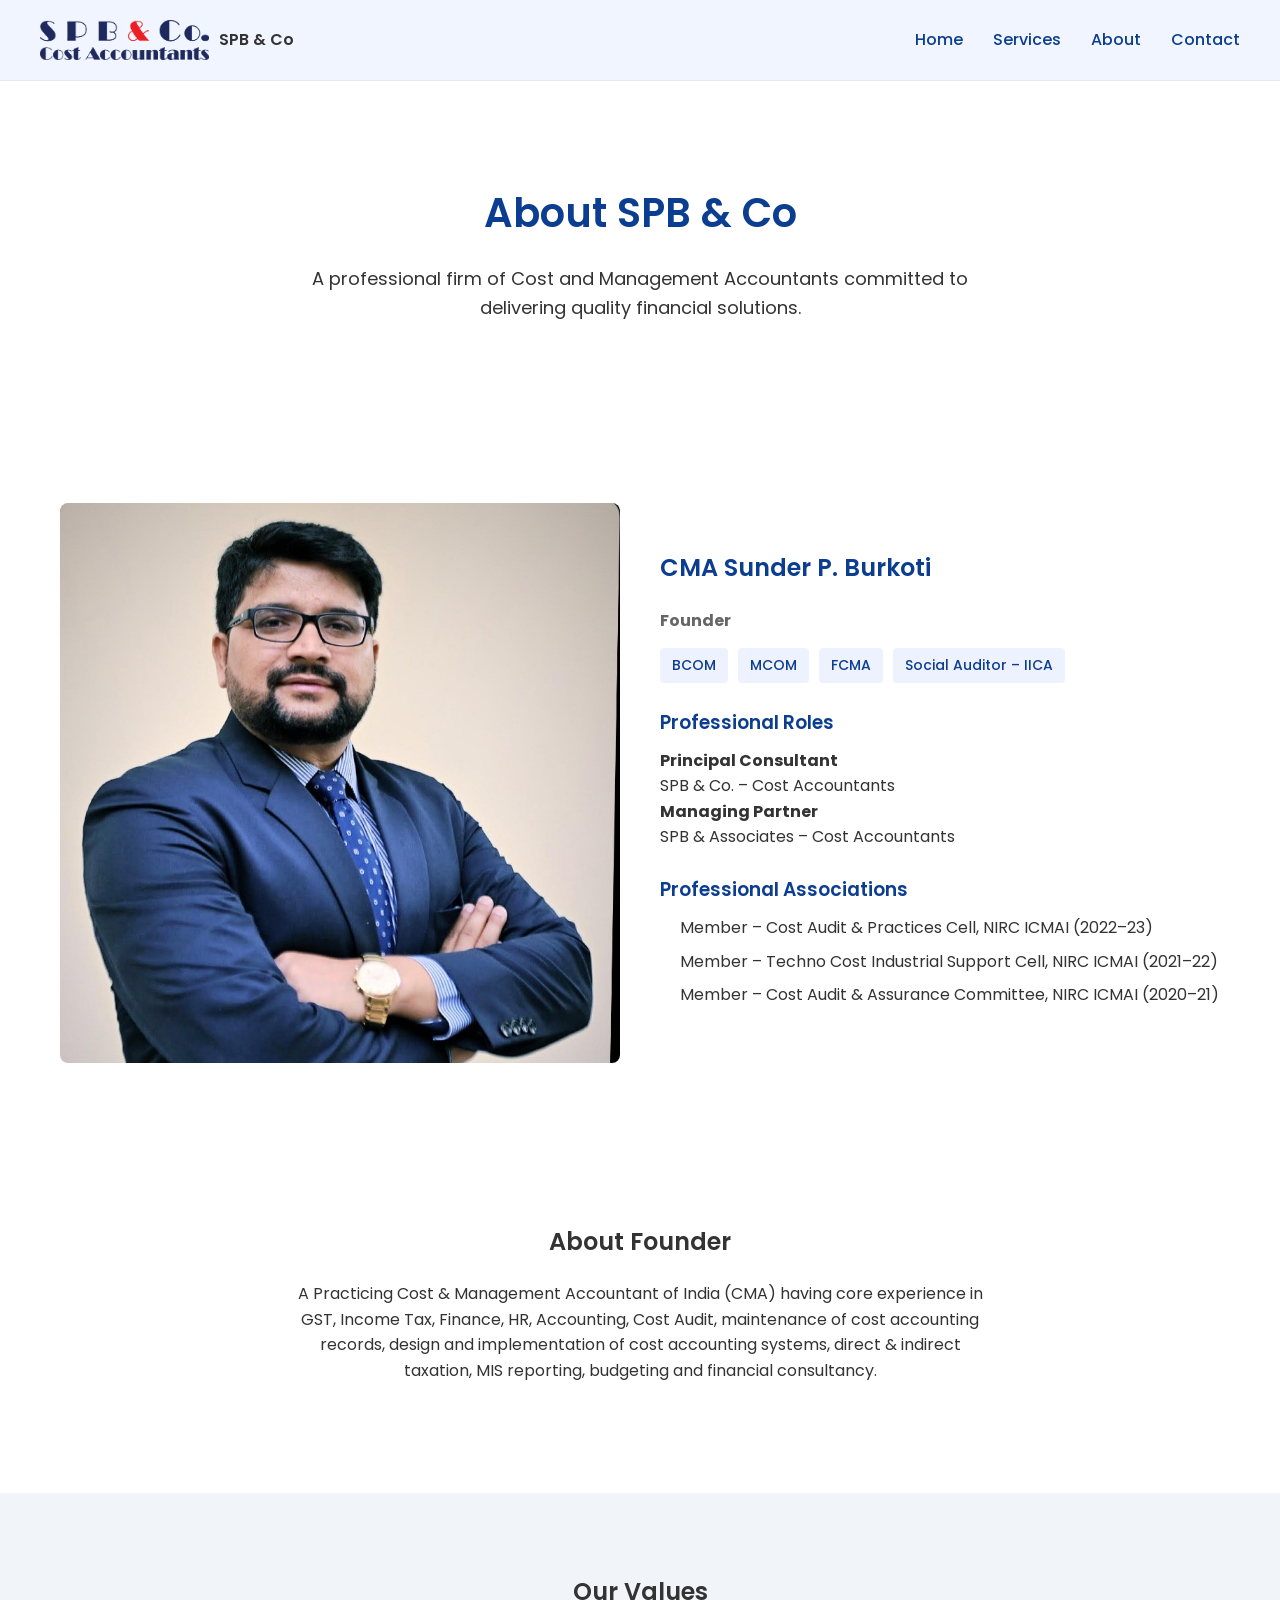
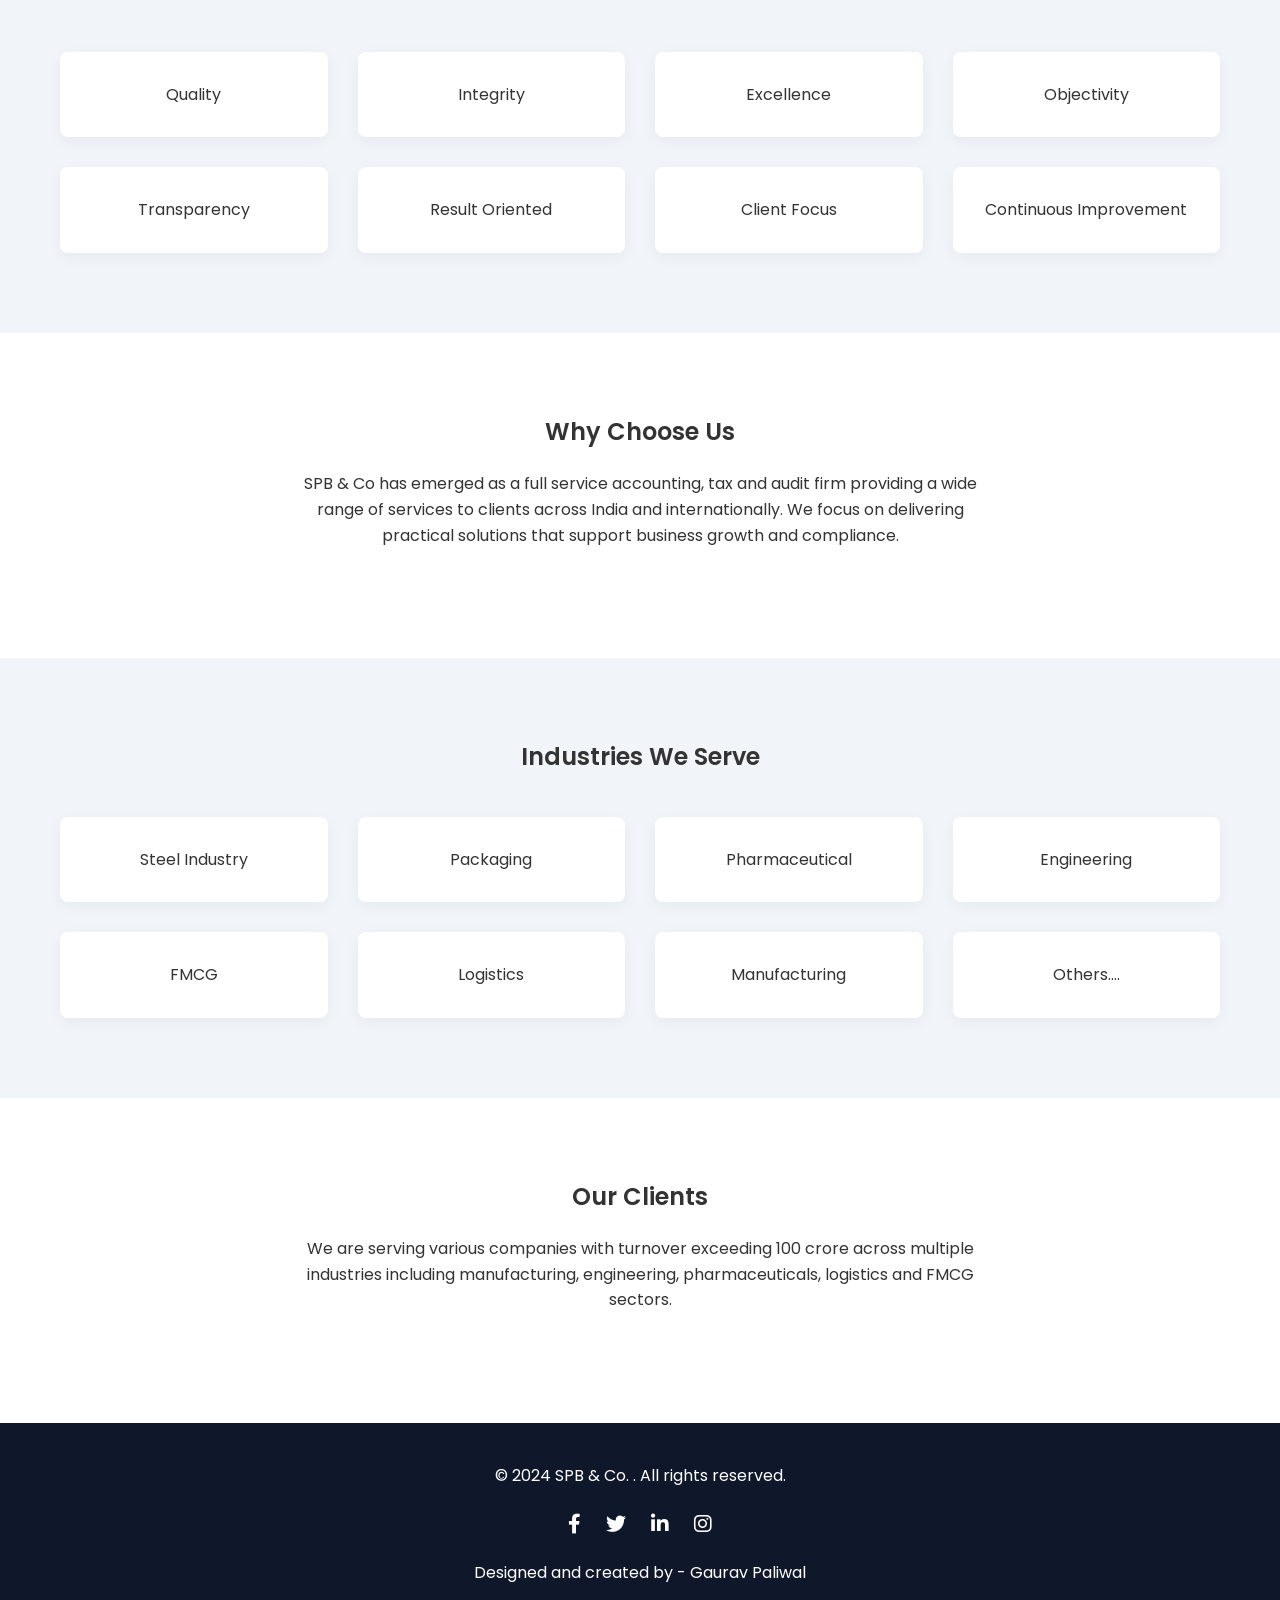
==== about.html @ 6d152924 "Add files via upload" ====
<!DOCTYPE html>
<html lang="en">

<head>

<meta charset="UTF-8">
<meta name="viewport" content="width=device-width, initial-scale=1.0">

<title>About Us - SPB & Co</title>

<link rel="stylesheet" href="styles.css">

<link href="https://fonts.googleapis.com/css2?family=Poppins:wght@300;400;500;600;700&display=swap" rel="stylesheet">

<link rel="stylesheet" href="https://cdnjs.cloudflare.com/ajax/libs/font-awesome/6.0.0-beta3/css/all.min.css">

</head>

<body>

<!-- =========================
HEADER
========================= -->

<div id="header"></div>

<!-- =========================
ABOUT HERO
========================= -->

<section class="services-hero reveal">

<div class="container">

<h1>About SPB & Co</h1>

<p>
A professional firm of Cost and Management Accountants committed to delivering quality financial solutions.
</p>

</div>

</section>


<!-- =========================
FOUNDER SECTION
========================= -->

<section class="founder reveal">

<div class="container founder-grid">

<!-- FOUNDER PHOTO -->

<div class="founder-img">
<img src="img/pp.jpg" alt="Founder">
</div>


<!-- FOUNDER DETAILS -->

<div class="founder-info">

<h2>CMA Sunder P. Burkoti</h2>

<h4>Founder</h4>


<!-- QUALIFICATIONS -->

<div class="founder-qualifications">

<span>BCOM</span>
<span>MCOM</span>
<span>FCMA</span>
<span>Social Auditor – IICA</span>

</div>


<!-- PROFESSIONAL ROLES -->

<div class="founder-roles">

<h3>Professional Roles</h3>

<p>
<strong>Principal Consultant</strong><br>
SPB & Co. – Cost Accountants
</p>

<p>
<strong>Managing Partner</strong><br>
SPB & Associates – Cost Accountants
</p>

</div>


<!-- PROFESSIONAL MEMBERSHIPS -->

<div class="founder-memberships">

<h3>Professional Associations</h3>

<ul>

<li>Member – Cost Audit & Practices Cell, NIRC ICMAI (2022–23)</li>

<li>Member – Techno Cost Industrial Support Cell, NIRC ICMAI (2021–22)</li>

<li>Member – Cost Audit & Assurance Committee, NIRC ICMAI (2020–21)</li>

</ul>

</div>

</div>

</div>

</section>


<!-- =========================
ABOUT FOUNDER DETAILS
========================= -->

<section class="about-preview reveal">

<div class="container">

<h2>About Founder</h2>

<p>
A Practicing Cost & Management Accountant of India (CMA) having core experience in GST, Income Tax, Finance, HR, Accounting, Cost Audit, maintenance of cost accounting records, design and implementation of cost accounting systems, direct & indirect taxation, MIS reporting, budgeting and financial consultancy.
</p>

</div>

</section>



<!-- =========================
OUR VALUES
========================= -->

<section class="services reveal">

<div class="container">

<h2>Our Values</h2>

<div class="services-grid">

<div class="service-card">Quality</div>
<div class="service-card">Integrity</div>
<div class="service-card">Excellence</div>
<div class="service-card">Objectivity</div>
<div class="service-card">Transparency</div>
<div class="service-card">Result Oriented</div>
<div class="service-card">Client Focus</div>
<div class="service-card">Continuous Improvement</div>

</div>

</div>

</section>



<!-- =========================
WHY CHOOSE US
========================= -->

<section class="about-preview reveal">

<div class="container">

<h2>Why Choose Us</h2>

<p>
SPB & Co has emerged as a full service accounting, tax and audit firm providing a wide range of services to clients across India and internationally. We focus on delivering practical solutions that support business growth and compliance.
</p>

</div>

</section>



<!-- =========================
CLIENT INDUSTRIES
========================= -->

<section class="services reveal">

<div class="container">

<h2>Industries We Serve</h2>

<div class="services-grid">

<div class="service-card">Steel Industry</div>
<div class="service-card">Packaging</div>
<div class="service-card">Pharmaceutical</div>
<div class="service-card">Engineering</div>
<div class="service-card">FMCG</div>
<div class="service-card">Logistics</div>
<div class="service-card">Manufacturing</div>
<div class="service-card">Others....</div>

</div>

</div>

</section>



<!-- =========================
CLIENT SECTION
========================= -->

<section class="about-preview reveal">

<div class="container">

<h2>Our Clients</h2>

<p>
We are serving various companies with turnover exceeding 100 crore across multiple industries including manufacturing, engineering, pharmaceuticals, logistics and FMCG sectors.
</p>

</div>

</section>



<!-- =========================
FOOTER
========================= -->

<div id="footer"></div>

<script src="script.js"></script>

</body>
</html>
---- styles.css ----
/* ======================================================
RESET & BASE
Basic cleanup so browsers behave consistently
====================================================== */

*{
  margin:0;
  padding:0;
  box-sizing:border-box;
}

body{
  font-family:'Poppins', sans-serif;
  background:#f8fafc;
  color:#333;
  line-height:1.6;
}

img{
  max-width:100%;
  display:block;
}

a{
  text-decoration:none;
  color:inherit;
}

ul{
  list-style:none;
}

/* ======================================================
COLOR VARIABLES
Change brand colors here
====================================================== */

:root{
  --primary:#0b3d91;
  --secondary:#1e6fff;
  --dark:#0f172a;
  --light:#f8fafc;
  --white:#ffffff;
}

/* ======================================================
GLOBAL LAYOUT
Controls page width and section spacing
====================================================== */

.container{
  max-width:1200px;
  margin:auto;
  padding:0 20px;
}

section{
  padding:80px 0;
}

h1,h2,h3{
  margin-bottom:20px;
  font-weight:600;
}

/* ======================================================
HEADER / NAVBAR
====================================================== */

header{
  background:#f1f5ff;
  color:#333;
  position:sticky;
  top:0;
  z-index:1000;
  border-bottom:1px solid #e5e7eb;
  transition:0.3s;
}

/* shadow when scrolling */

header.scrolled{
  box-shadow:0 4px 12px rgba(0,0,0,0.08);
}

/* shadow appears when scrolling */
header.scrolled{
  box-shadow:0 4px 12px rgba(0,0,0,0.25);
}

.nav-container{
  display:flex;
  justify-content:space-between;
  align-items:center;
  padding:20px 0;
}

.logo{
  display:flex;
  align-items:center;
  gap:10px;
  font-weight:600;
}

.logo img{
  height:40px;
}

.nav-links{
  display:flex;
  gap:30px;
}

/* ======================================================
NAVBAR LINK STYLE
Adds hover underline animation
====================================================== */

.nav-links a{
  color:var(--primary);
  font-weight:500;
  position:relative;
  padding-bottom:5px;
}

/* underline element */

.nav-links a::after{
  content:"";
  position:absolute;
  left:0;
  bottom:0;
  width:0%;
  height:2px;
  background:var(--primary);
  transition:width 0.3s ease;
}

/* animation on hover */

.nav-links a:hover::after{
  width:100%;
}

.nav-links a:hover{
  color:var(--secondary);
}

.nav-links a:hover{
  color:var(--secondary);
}

/* ======================================================
MOBILE NAVBAR
====================================================== */

.menu-toggle{
  display:none;
  font-size:24px;
  cursor:pointer;
}

/* ======================================================
HERO SECTION
====================================================== */

#hero{
  background:white;
  text-align:center;
  padding:100px 0;
}

.hero-content{
  max-width:750px;
  margin:auto;
}

.hero-content h1{
  font-size:42px;
  color:var(--primary);
}

.hero-content p{
  font-size:18px;
  margin-bottom:30px;
}

/* ======================================================
BUTTONS
====================================================== */

.btn{
  display:inline-block;
  padding:12px 28px;
  border-radius:5px;
  font-weight:500;
  margin:10px;
  transition:0.3s;
}

.btn-primary{
  background:var(--primary);
  color:white;
}

.btn-primary:hover{
  background:var(--secondary);
}

.btn-outline{
  border:2px solid var(--primary);
  color:var(--primary);
}

.btn-outline:hover{
  background:var(--primary);
  color:white;
}

/* ======================================================
SERVICES SECTION
Icon service cards
====================================================== */

.services{
  background:#f1f5f9;
  text-align:center;
}

.services-grid{
  margin-top:40px;
  display:grid;
  grid-template-columns:repeat(auto-fit,minmax(250px,1fr));
  gap:30px;
}

.service-card{
  background:white;
  padding:30px 20px;
  border-radius:8px;
  box-shadow:0 4px 15px rgba(0,0,0,0.05);
  transition:0.3s;
}

.service-card:hover{
  transform:translateY(-6px);
}

.service-card i{
  font-size:40px;
  color:var(--primary);
  margin-bottom:15px;
}

/* ======================================================
ABOUT PREVIEW
====================================================== */

.about-preview{
  text-align:center;
  background:white;
}

.about-preview p{
  max-width:700px;
  margin:auto;
  margin-bottom:30px;
}

/* ======================================================
TESTIMONIALS
====================================================== */

.testimonials{
  background:#f1f5f9;
  text-align:center;
}

.testimonial-cards{
  margin-top:40px;
  display:grid;
  grid-template-columns:repeat(auto-fit,minmax(250px,1fr));
  gap:30px;
}

.testimonial-card{
  background:white;
  padding:25px;
  border-radius:8px;
  box-shadow:0 4px 15px rgba(0,0,0,0.05);
}

.testimonial-card h4{
  margin-top:10px;
  color:var(--primary);
}

/* ======================================================
CALL TO ACTION
====================================================== */

.cta{
  background:var(--primary);
  color:white;
  text-align:center;
}

.cta p{
  margin-bottom:20px;
}

/* ======================================================
FOOTER
====================================================== */

footer{
  background:var(--dark);
  color:white;
  text-align:center;
  padding:40px 20px;
}

.social-links{
  margin:20px 0;
}

.social-links a{
  font-size:20px;
  margin:0 10px;
  color:white;
  transition:0.3s;
}

.social-links a:hover{
  color:var(--secondary);
}


/* ======================================================
RESPONSIVE DESIGN
====================================================== */

@media (max-width:768px){

.menu-toggle{
  display:block;
}

.nav-links{
  position:absolute;
  top:70px;
  left:0;
  width:100%;
  background:var(--dark);
  flex-direction:column;
  align-items:center;
  max-height:0;
  overflow:hidden;
  transition:max-height 0.4s ease;
}

.nav-links li{
  margin:15px 0;
}

.nav-links.active{
  max-height:300px;
}

.hero-content h1{
  font-size:32px;
}

}


/* ======================================================
BACK TO TOP BUTTON
====================================================== */

#backToTop{
position:fixed;
bottom:30px;
right:30px;
background:var(--primary);
color:white;
border:none;
width:45px;
height:45px;
border-radius:50%;
font-size:20px;
cursor:pointer;
display:none;
box-shadow:0 4px 10px rgba(0,0,0,0.3);
transition:0.3s;
}

#backToTop:hover{
background:var(--secondary);
}

/* ======================================================
SERVICES PAGE HERO
====================================================== */

.services-hero{
background:white;
text-align:center;
padding:100px 0;
}

.services-hero h1{
font-size:40px;
color:var(--primary);
margin-bottom:20px;
}

.services-hero p{
max-width:700px;
margin:auto;
font-size:18px;
}

/* ======================================================
FOUNDER SECTION
====================================================== */

.founder{
background:white;
}

.founder-grid{
display:grid;
grid-template-columns:1fr 1fr;
gap:40px;
align-items:center;
}

.founder-img img{
border-radius:8px;
}

.founder-info h2{
color:var(--primary);
}

.founder-info h4{
margin-bottom:10px;
color:#666;
}

@media(max-width:768px){

.founder-grid{
grid-template-columns:1fr;
text-align:center;
}

}

/* ======================================================
CONTACT PAGE
====================================================== */

.contact-section{
background:white;
}

.contact-grid{
display:grid;
grid-template-columns:1fr 1fr;
gap:40px;
}

.contact-form input,
.contact-form textarea{
width:100%;
padding:12px;
margin-bottom:15px;
border:1px solid #ddd;
border-radius:5px;
font-family:'Poppins',sans-serif;
}

.contact-form textarea{
height:120px;
}

.contact-info .info-item{
display:flex;
align-items:center;
gap:10px;
margin:15px 0;
}

.contact-info i{
color:var(--primary);
font-size:20px;
}

.map-section{
background:#f1f5f9;
}

.map-grid{
display:grid;
grid-template-columns:1fr 1fr;
gap:20px;
}

.map-grid iframe{
width:100%;
height:300px;
border:0;
border-radius:6px;
}

@media(max-width:768px){

.contact-grid{
grid-template-columns:1fr;
}

.map-grid{
grid-template-columns:1fr;
}

}

/* ======================================================
FOUNDER QUALIFICATIONS
====================================================== */

.founder-qualifications{
display:flex;
flex-wrap:wrap;
gap:10px;
margin:15px 0 25px 0;
}

.founder-qualifications span{
background:#eef2ff;
color:var(--primary);
padding:6px 12px;
border-radius:4px;
font-size:14px;
font-weight:500;
}


/* ======================================================
FOUNDER ROLES
====================================================== */

.founder-roles{
margin-top:20px;
}

.founder-roles h3{
margin-bottom:10px;
color:var(--primary);
}


/* ======================================================
FOUNDER MEMBERSHIPS
====================================================== */

.founder-memberships{
margin-top:25px;
}

.founder-memberships h3{
margin-bottom:10px;
color:var(--primary);
}

.founder-memberships ul{
padding-left:20px;
}

.founder-memberships li{
margin-bottom:8px;
}
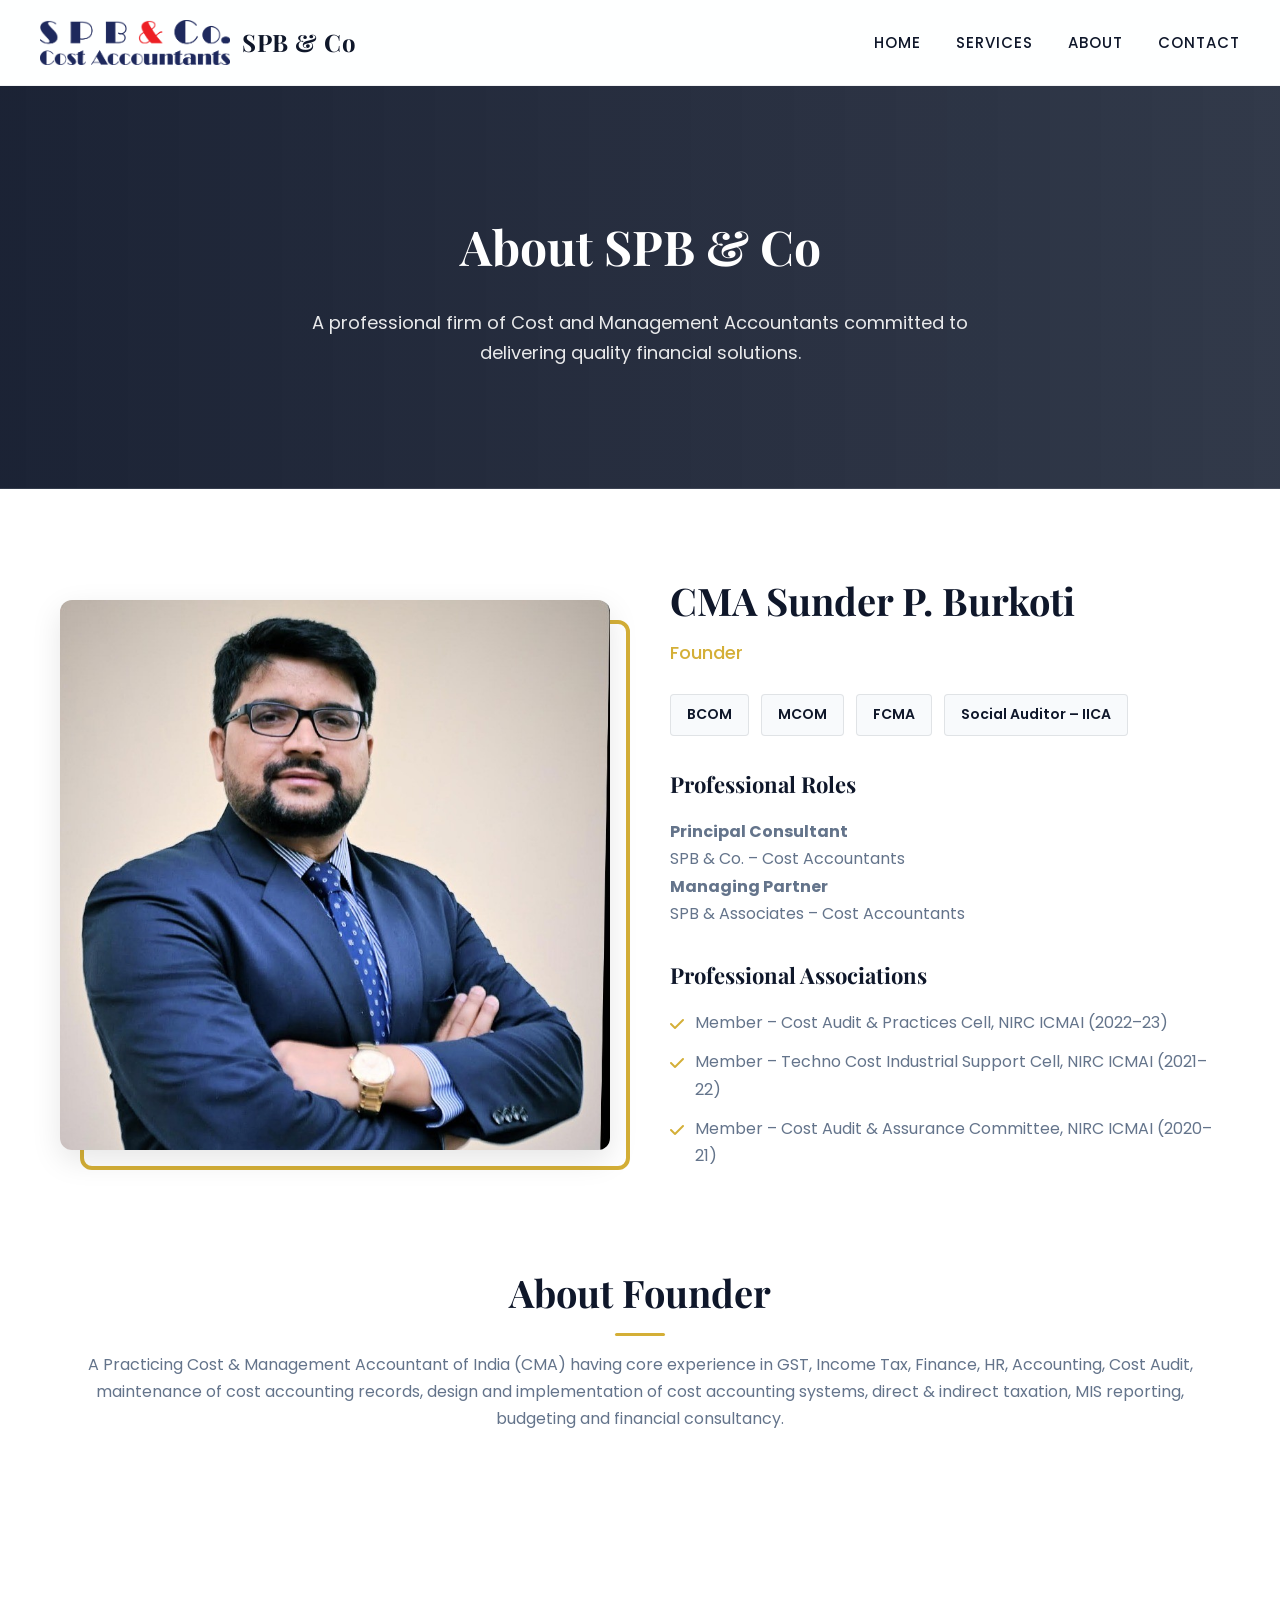
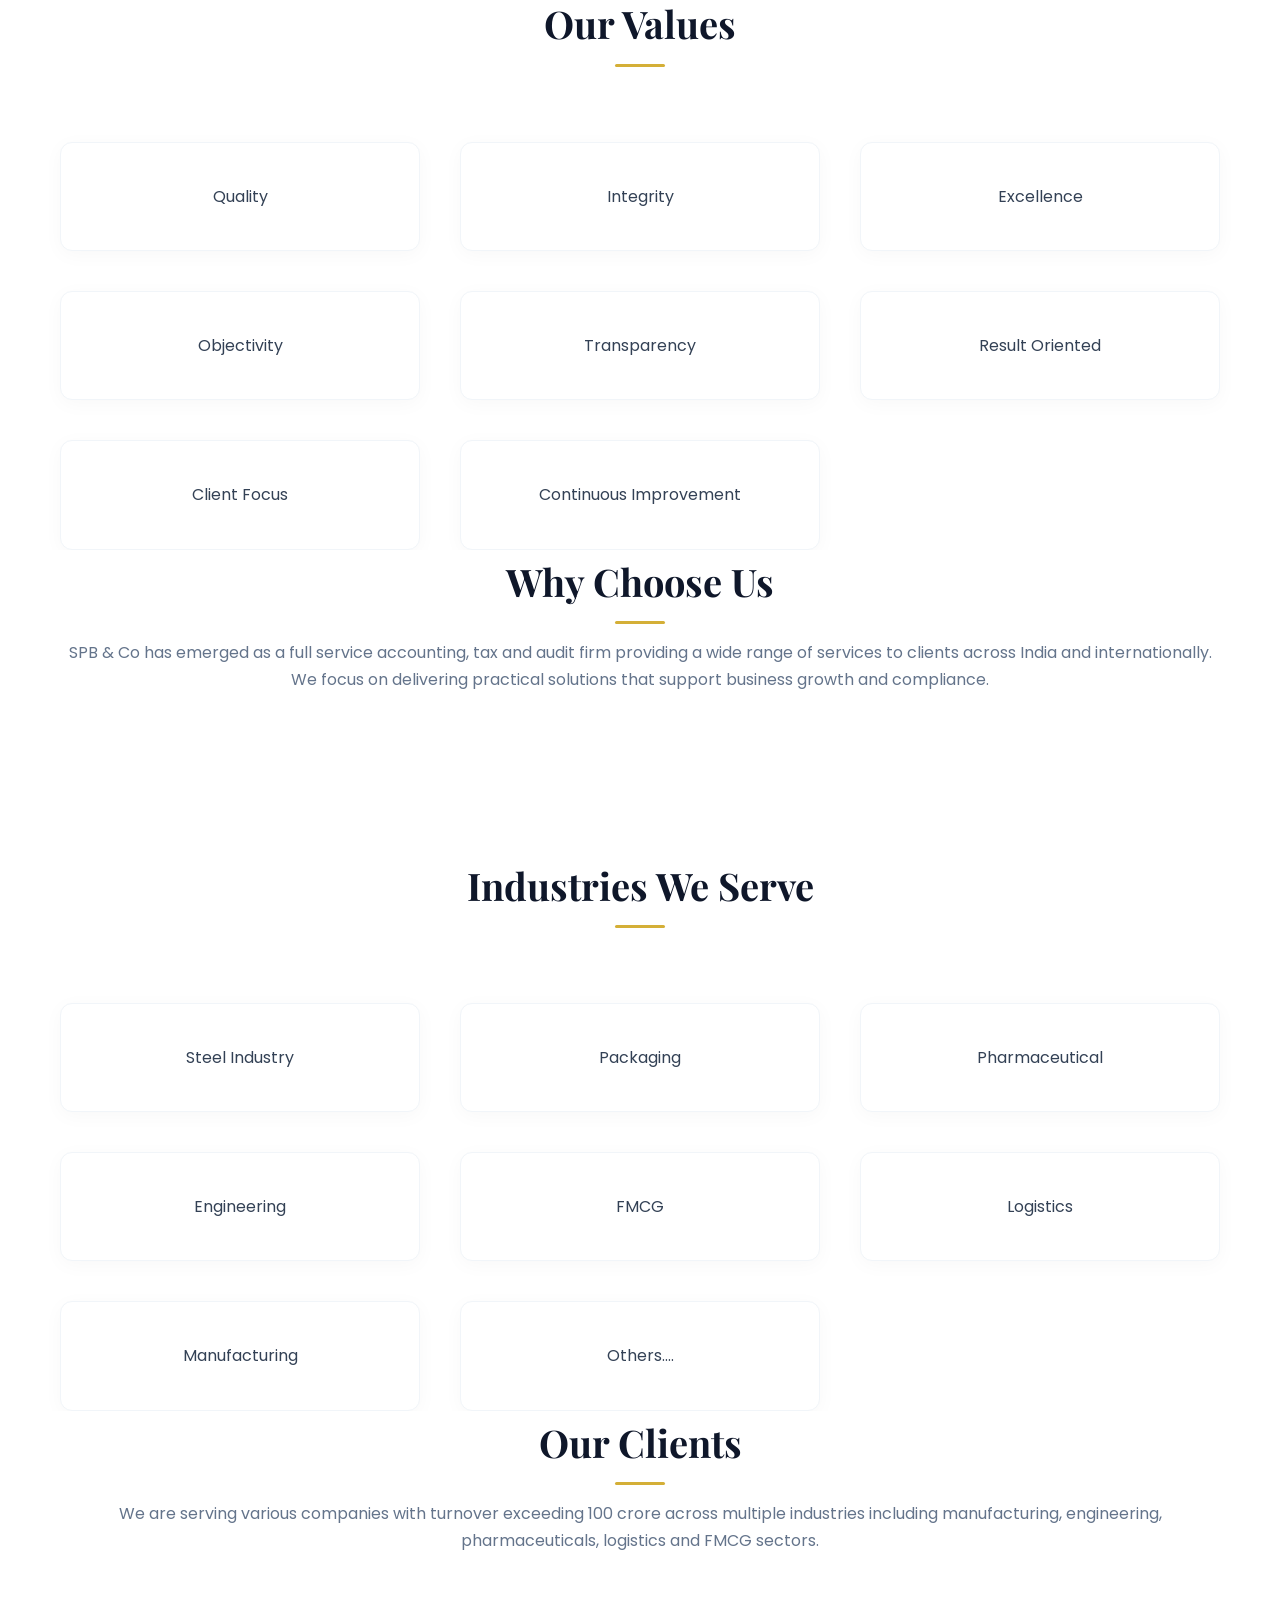
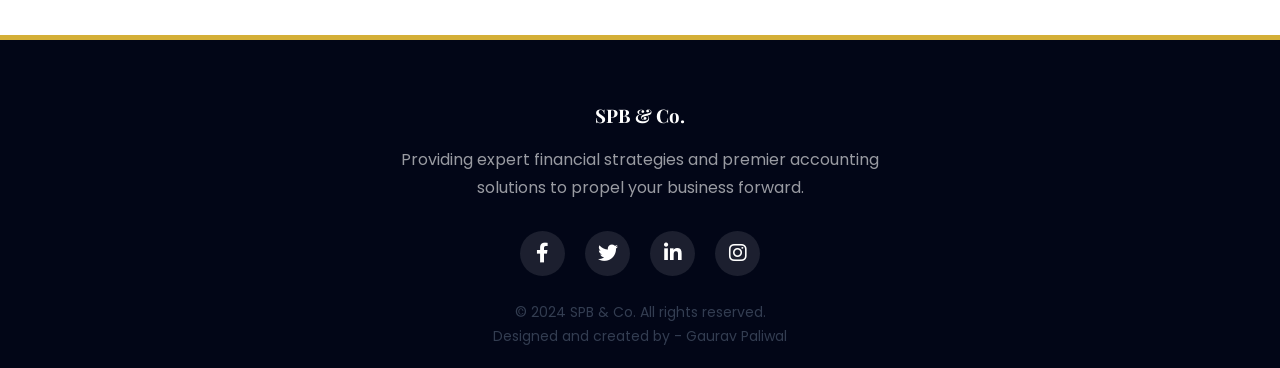
==== commit 3975e60f: "animation changes" ====
--- a/about.html
+++ b/about.html
@@ -1,253 +1,253 @@
-<!DOCTYPE html>
-<html lang="en">
-
-<head>
-
-<meta charset="UTF-8">
-<meta name="viewport" content="width=device-width, initial-scale=1.0">
-
-<title>About Us - SPB & Co</title>
-
-<link rel="stylesheet" href="styles.css">
-
-<link href="https://fonts.googleapis.com/css2?family=Poppins:wght@300;400;500;600;700&display=swap" rel="stylesheet">
-
-<link rel="stylesheet" href="https://cdnjs.cloudflare.com/ajax/libs/font-awesome/6.0.0-beta3/css/all.min.css">
-
-</head>
-
-<body>
-
-<!-- =========================
-HEADER
-========================= -->
-
-<div id="header"></div>
-
-<!-- =========================
-ABOUT HERO
-========================= -->
-
-<section class="services-hero reveal">
-
-<div class="container">
-
-<h1>About SPB & Co</h1>
-
-<p>
-A professional firm of Cost and Management Accountants committed to delivering quality financial solutions.
-</p>
-
-</div>
-
-</section>
-
-
-<!-- =========================
-FOUNDER SECTION
-========================= -->
-
-<section class="founder reveal">
-
-<div class="container founder-grid">
-
-<!-- FOUNDER PHOTO -->
-
-<div class="founder-img">
-<img src="img/pp.jpg" alt="Founder">
-</div>
-
-
-<!-- FOUNDER DETAILS -->
-
-<div class="founder-info">
-
-<h2>CMA Sunder P. Burkoti</h2>
-
-<h4>Founder</h4>
-
-
-<!-- QUALIFICATIONS -->
-
-<div class="founder-qualifications">
-
-<span>BCOM</span>
-<span>MCOM</span>
-<span>FCMA</span>
-<span>Social Auditor – IICA</span>
-
-</div>
-
-
-<!-- PROFESSIONAL ROLES -->
-
-<div class="founder-roles">
-
-<h3>Professional Roles</h3>
-
-<p>
-<strong>Principal Consultant</strong><br>
-SPB & Co. – Cost Accountants
-</p>
-
-<p>
-<strong>Managing Partner</strong><br>
-SPB & Associates – Cost Accountants
-</p>
-
-</div>
-
-
-<!-- PROFESSIONAL MEMBERSHIPS -->
-
-<div class="founder-memberships">
-
-<h3>Professional Associations</h3>
-
-<ul>
-
-<li>Member – Cost Audit & Practices Cell, NIRC ICMAI (2022–23)</li>
-
-<li>Member – Techno Cost Industrial Support Cell, NIRC ICMAI (2021–22)</li>
-
-<li>Member – Cost Audit & Assurance Committee, NIRC ICMAI (2020–21)</li>
-
-</ul>
-
-</div>
-
-</div>
-
-</div>
-
-</section>
-
-
-<!-- =========================
-ABOUT FOUNDER DETAILS
-========================= -->
-
-<section class="about-preview reveal">
-
-<div class="container">
-
-<h2>About Founder</h2>
-
-<p>
-A Practicing Cost & Management Accountant of India (CMA) having core experience in GST, Income Tax, Finance, HR, Accounting, Cost Audit, maintenance of cost accounting records, design and implementation of cost accounting systems, direct & indirect taxation, MIS reporting, budgeting and financial consultancy.
-</p>
-
-</div>
-
-</section>
-
-
-
-<!-- =========================
-OUR VALUES
-========================= -->
-
-<section class="services reveal">
-
-<div class="container">
-
-<h2>Our Values</h2>
-
-<div class="services-grid">
-
-<div class="service-card">Quality</div>
-<div class="service-card">Integrity</div>
-<div class="service-card">Excellence</div>
-<div class="service-card">Objectivity</div>
-<div class="service-card">Transparency</div>
-<div class="service-card">Result Oriented</div>
-<div class="service-card">Client Focus</div>
-<div class="service-card">Continuous Improvement</div>
-
-</div>
-
-</div>
-
-</section>
-
-
-
-<!-- =========================
-WHY CHOOSE US
-========================= -->
-
-<section class="about-preview reveal">
-
-<div class="container">
-
-<h2>Why Choose Us</h2>
-
-<p>
-SPB & Co has emerged as a full service accounting, tax and audit firm providing a wide range of services to clients across India and internationally. We focus on delivering practical solutions that support business growth and compliance.
-</p>
-
-</div>
-
-</section>
-
-
-
-<!-- =========================
-CLIENT INDUSTRIES
-========================= -->
-
-<section class="services reveal">
-
-<div class="container">
-
-<h2>Industries We Serve</h2>
-
-<div class="services-grid">
-
-<div class="service-card">Steel Industry</div>
-<div class="service-card">Packaging</div>
-<div class="service-card">Pharmaceutical</div>
-<div class="service-card">Engineering</div>
-<div class="service-card">FMCG</div>
-<div class="service-card">Logistics</div>
-<div class="service-card">Manufacturing</div>
-<div class="service-card">Others....</div>
-
-</div>
-
-</div>
-
-</section>
-
-
-
-<!-- =========================
-CLIENT SECTION
-========================= -->
-
-<section class="about-preview reveal">
-
-<div class="container">
-
-<h2>Our Clients</h2>
-
-<p>
-We are serving various companies with turnover exceeding 100 crore across multiple industries including manufacturing, engineering, pharmaceuticals, logistics and FMCG sectors.
-</p>
-
-</div>
-
-</section>
-
-
-
-<!-- =========================
-FOOTER
-========================= -->
-
-<div id="footer"></div>
-
-<script src="script.js"></script>
-
-</body>
+<!DOCTYPE html>
+<html lang="en">
+
+<head>
+
+<meta charset="UTF-8">
+<meta name="viewport" content="width=device-width, initial-scale=1.0">
+
+<title>About Us - SPB & Co</title>
+
+<link rel="stylesheet" href="styles.css">
+
+<link href="https://fonts.googleapis.com/css2?family=Poppins:wght@300;400;500;600;700&family=Playfair+Display:wght@500;700&display=swap" rel="stylesheet">
+
+<link rel="stylesheet" href="https://cdnjs.cloudflare.com/ajax/libs/font-awesome/6.0.0-beta3/css/all.min.css">
+
+</head>
+
+<body>
+
+<!-- =========================
+HEADER
+========================= -->
+
+<div id="header"></div>
+
+<!-- =========================
+ABOUT HERO
+========================= -->
+
+<section class="services-hero reveal">
+
+<div class="container">
+
+<h1>About SPB & Co</h1>
+
+<p>
+A professional firm of Cost and Management Accountants committed to delivering quality financial solutions.
+</p>
+
+</div>
+
+</section>
+
+
+<!-- =========================
+FOUNDER SECTION
+========================= -->
+
+<section class="founder reveal">
+
+<div class="container founder-grid">
+
+<!-- FOUNDER PHOTO -->
+
+<div class="founder-img">
+<img src="img/pp.jpg" alt="Founder">
+</div>
+
+
+<!-- FOUNDER DETAILS -->
+
+<div class="founder-info">
+
+<h2>CMA Sunder P. Burkoti</h2>
+
+<h4>Founder</h4>
+
+
+<!-- QUALIFICATIONS -->
+
+<div class="founder-qualifications">
+
+<span>BCOM</span>
+<span>MCOM</span>
+<span>FCMA</span>
+<span>Social Auditor – IICA</span>
+
+</div>
+
+
+<!-- PROFESSIONAL ROLES -->
+
+<div class="founder-roles">
+
+<h3>Professional Roles</h3>
+
+<p>
+<strong>Principal Consultant</strong><br>
+SPB & Co. – Cost Accountants
+</p>
+
+<p>
+<strong>Managing Partner</strong><br>
+SPB & Associates – Cost Accountants
+</p>
+
+</div>
+
+
+<!-- PROFESSIONAL MEMBERSHIPS -->
+
+<div class="founder-memberships">
+
+<h3>Professional Associations</h3>
+
+<ul>
+
+<li>Member – Cost Audit & Practices Cell, NIRC ICMAI (2022–23)</li>
+
+<li>Member – Techno Cost Industrial Support Cell, NIRC ICMAI (2021–22)</li>
+
+<li>Member – Cost Audit & Assurance Committee, NIRC ICMAI (2020–21)</li>
+
+</ul>
+
+</div>
+
+</div>
+
+</div>
+
+</section>
+
+
+<!-- =========================
+ABOUT FOUNDER DETAILS
+========================= -->
+
+<section class="about-preview reveal">
+
+<div class="container">
+
+<h2>About Founder</h2>
+
+<p>
+A Practicing Cost & Management Accountant of India (CMA) having core experience in GST, Income Tax, Finance, HR, Accounting, Cost Audit, maintenance of cost accounting records, design and implementation of cost accounting systems, direct & indirect taxation, MIS reporting, budgeting and financial consultancy.
+</p>
+
+</div>
+
+</section>
+
+
+
+<!-- =========================
+OUR VALUES
+========================= -->
+
+<section class="services reveal">
+
+<div class="container">
+
+<h2>Our Values</h2>
+
+<div class="services-grid">
+
+<div class="service-card">Quality</div>
+<div class="service-card">Integrity</div>
+<div class="service-card">Excellence</div>
+<div class="service-card">Objectivity</div>
+<div class="service-card">Transparency</div>
+<div class="service-card">Result Oriented</div>
+<div class="service-card">Client Focus</div>
+<div class="service-card">Continuous Improvement</div>
+
+</div>
+
+</div>
+
+</section>
+
+
+
+<!-- =========================
+WHY CHOOSE US
+========================= -->
+
+<section class="about-preview reveal">
+
+<div class="container">
+
+<h2>Why Choose Us</h2>
+
+<p>
+SPB & Co has emerged as a full service accounting, tax and audit firm providing a wide range of services to clients across India and internationally. We focus on delivering practical solutions that support business growth and compliance.
+</p>
+
+</div>
+
+</section>
+
+
+
+<!-- =========================
+CLIENT INDUSTRIES
+========================= -->
+
+<section class="services reveal">
+
+<div class="container">
+
+<h2>Industries We Serve</h2>
+
+<div class="services-grid">
+
+<div class="service-card">Steel Industry</div>
+<div class="service-card">Packaging</div>
+<div class="service-card">Pharmaceutical</div>
+<div class="service-card">Engineering</div>
+<div class="service-card">FMCG</div>
+<div class="service-card">Logistics</div>
+<div class="service-card">Manufacturing</div>
+<div class="service-card">Others....</div>
+
+</div>
+
+</div>
+
+</section>
+
+
+
+<!-- =========================
+CLIENT SECTION
+========================= -->
+
+<section class="about-preview reveal">
+
+<div class="container">
+
+<h2>Our Clients</h2>
+
+<p>
+We are serving various companies with turnover exceeding 100 crore across multiple industries including manufacturing, engineering, pharmaceuticals, logistics and FMCG sectors.
+</p>
+
+</div>
+
+</section>
+
+
+
+<!-- =========================
+FOOTER
+========================= -->
+
+<div id="footer"></div>
+
+<script src="script.js"></script>
+
+</body>
 </html>
--- a/styles.css
+++ b/styles.css
@@ -1,584 +1,859 @@
-/* ======================================================
-RESET & BASE
-Basic cleanup so browsers behave consistently
-====================================================== */
-
-*{
-  margin:0;
-  padding:0;
-  box-sizing:border-box;
-}
-
-body{
-  font-family:'Poppins', sans-serif;
-  background:#f8fafc;
-  color:#333;
-  line-height:1.6;
-}
-
-img{
-  max-width:100%;
-  display:block;
-}
-
-a{
-  text-decoration:none;
-  color:inherit;
-}
-
-ul{
-  list-style:none;
-}
-
-/* ======================================================
-COLOR VARIABLES
-Change brand colors here
-====================================================== */
-
-:root{
-  --primary:#0b3d91;
-  --secondary:#1e6fff;
-  --dark:#0f172a;
-  --light:#f8fafc;
-  --white:#ffffff;
-}
-
-/* ======================================================
-GLOBAL LAYOUT
-Controls page width and section spacing
-====================================================== */
-
-.container{
-  max-width:1200px;
-  margin:auto;
-  padding:0 20px;
-}
-
-section{
-  padding:80px 0;
-}
-
-h1,h2,h3{
-  margin-bottom:20px;
-  font-weight:600;
-}
-
-/* ======================================================
-HEADER / NAVBAR
-====================================================== */
-
-header{
-  background:#f1f5ff;
-  color:#333;
-  position:sticky;
-  top:0;
-  z-index:1000;
-  border-bottom:1px solid #e5e7eb;
-  transition:0.3s;
-}
-
-/* shadow when scrolling */
-
-header.scrolled{
-  box-shadow:0 4px 12px rgba(0,0,0,0.08);
-}
-
-/* shadow appears when scrolling */
-header.scrolled{
-  box-shadow:0 4px 12px rgba(0,0,0,0.25);
-}
-
-.nav-container{
-  display:flex;
-  justify-content:space-between;
-  align-items:center;
-  padding:20px 0;
-}
-
-.logo{
-  display:flex;
-  align-items:center;
-  gap:10px;
-  font-weight:600;
-}
-
-.logo img{
-  height:40px;
-}
-
-.nav-links{
-  display:flex;
-  gap:30px;
-}
-
-/* ======================================================
-NAVBAR LINK STYLE
-Adds hover underline animation
-====================================================== */
-
-.nav-links a{
-  color:var(--primary);
-  font-weight:500;
-  position:relative;
-  padding-bottom:5px;
-}
-
-/* underline element */
-
-.nav-links a::after{
-  content:"";
-  position:absolute;
-  left:0;
-  bottom:0;
-  width:0%;
-  height:2px;
-  background:var(--primary);
-  transition:width 0.3s ease;
-}
-
-/* animation on hover */
-
-.nav-links a:hover::after{
-  width:100%;
-}
-
-.nav-links a:hover{
-  color:var(--secondary);
-}
-
-.nav-links a:hover{
-  color:var(--secondary);
-}
-
-/* ======================================================
-MOBILE NAVBAR
-====================================================== */
-
-.menu-toggle{
-  display:none;
-  font-size:24px;
-  cursor:pointer;
-}
-
-/* ======================================================
-HERO SECTION
-====================================================== */
-
-#hero{
-  background:white;
-  text-align:center;
-  padding:100px 0;
-}
-
-.hero-content{
-  max-width:750px;
-  margin:auto;
-}
-
-.hero-content h1{
-  font-size:42px;
-  color:var(--primary);
-}
-
-.hero-content p{
-  font-size:18px;
-  margin-bottom:30px;
-}
-
-/* ======================================================
-BUTTONS
-====================================================== */
-
-.btn{
-  display:inline-block;
-  padding:12px 28px;
-  border-radius:5px;
-  font-weight:500;
-  margin:10px;
-  transition:0.3s;
-}
-
-.btn-primary{
-  background:var(--primary);
-  color:white;
-}
-
-.btn-primary:hover{
-  background:var(--secondary);
-}
-
-.btn-outline{
-  border:2px solid var(--primary);
-  color:var(--primary);
-}
-
-.btn-outline:hover{
-  background:var(--primary);
-  color:white;
-}
-
-/* ======================================================
-SERVICES SECTION
-Icon service cards
-====================================================== */
-
-.services{
-  background:#f1f5f9;
-  text-align:center;
-}
-
-.services-grid{
-  margin-top:40px;
-  display:grid;
-  grid-template-columns:repeat(auto-fit,minmax(250px,1fr));
-  gap:30px;
-}
-
-.service-card{
-  background:white;
-  padding:30px 20px;
-  border-radius:8px;
-  box-shadow:0 4px 15px rgba(0,0,0,0.05);
-  transition:0.3s;
-}
-
-.service-card:hover{
-  transform:translateY(-6px);
-}
-
-.service-card i{
-  font-size:40px;
-  color:var(--primary);
-  margin-bottom:15px;
-}
-
-/* ======================================================
-ABOUT PREVIEW
-====================================================== */
-
-.about-preview{
-  text-align:center;
-  background:white;
-}
-
-.about-preview p{
-  max-width:700px;
-  margin:auto;
-  margin-bottom:30px;
-}
-
-/* ======================================================
-TESTIMONIALS
-====================================================== */
-
-.testimonials{
-  background:#f1f5f9;
-  text-align:center;
-}
-
-.testimonial-cards{
-  margin-top:40px;
-  display:grid;
-  grid-template-columns:repeat(auto-fit,minmax(250px,1fr));
-  gap:30px;
-}
-
-.testimonial-card{
-  background:white;
-  padding:25px;
-  border-radius:8px;
-  box-shadow:0 4px 15px rgba(0,0,0,0.05);
-}
-
-.testimonial-card h4{
-  margin-top:10px;
-  color:var(--primary);
-}
-
-/* ======================================================
-CALL TO ACTION
-====================================================== */
-
-.cta{
-  background:var(--primary);
-  color:white;
-  text-align:center;
-}
-
-.cta p{
-  margin-bottom:20px;
-}
-
-/* ======================================================
-FOOTER
-====================================================== */
-
-footer{
-  background:var(--dark);
-  color:white;
-  text-align:center;
-  padding:40px 20px;
-}
-
-.social-links{
-  margin:20px 0;
-}
-
-.social-links a{
-  font-size:20px;
-  margin:0 10px;
-  color:white;
-  transition:0.3s;
-}
-
-.social-links a:hover{
-  color:var(--secondary);
-}
-
-
-/* ======================================================
-RESPONSIVE DESIGN
-====================================================== */
-
-@media (max-width:768px){
-
-.menu-toggle{
-  display:block;
-}
-
-.nav-links{
-  position:absolute;
-  top:70px;
-  left:0;
-  width:100%;
-  background:var(--dark);
-  flex-direction:column;
-  align-items:center;
-  max-height:0;
-  overflow:hidden;
-  transition:max-height 0.4s ease;
-}
-
-.nav-links li{
-  margin:15px 0;
-}
-
-.nav-links.active{
-  max-height:300px;
-}
-
-.hero-content h1{
-  font-size:32px;
-}
-
-}
-
-
-/* ======================================================
-BACK TO TOP BUTTON
-====================================================== */
-
-#backToTop{
-position:fixed;
-bottom:30px;
-right:30px;
-background:var(--primary);
-color:white;
-border:none;
-width:45px;
-height:45px;
-border-radius:50%;
-font-size:20px;
-cursor:pointer;
-display:none;
-box-shadow:0 4px 10px rgba(0,0,0,0.3);
-transition:0.3s;
-}
-
-#backToTop:hover{
-background:var(--secondary);
-}
-
-/* ======================================================
-SERVICES PAGE HERO
-====================================================== */
-
-.services-hero{
-background:white;
-text-align:center;
-padding:100px 0;
-}
-
-.services-hero h1{
-font-size:40px;
-color:var(--primary);
-margin-bottom:20px;
-}
-
-.services-hero p{
-max-width:700px;
-margin:auto;
-font-size:18px;
-}
-
-/* ======================================================
-FOUNDER SECTION
-====================================================== */
-
-.founder{
-background:white;
-}
-
-.founder-grid{
-display:grid;
-grid-template-columns:1fr 1fr;
-gap:40px;
-align-items:center;
-}
-
-.founder-img img{
-border-radius:8px;
-}
-
-.founder-info h2{
-color:var(--primary);
-}
-
-.founder-info h4{
-margin-bottom:10px;
-color:#666;
-}
-
-@media(max-width:768px){
-
-.founder-grid{
-grid-template-columns:1fr;
-text-align:center;
-}
-
-}
-
-/* ======================================================
-CONTACT PAGE
-====================================================== */
-
-.contact-section{
-background:white;
-}
-
-.contact-grid{
-display:grid;
-grid-template-columns:1fr 1fr;
-gap:40px;
-}
-
-.contact-form input,
-.contact-form textarea{
-width:100%;
-padding:12px;
-margin-bottom:15px;
-border:1px solid #ddd;
-border-radius:5px;
-font-family:'Poppins',sans-serif;
-}
-
-.contact-form textarea{
-height:120px;
-}
-
-.contact-info .info-item{
-display:flex;
-align-items:center;
-gap:10px;
-margin:15px 0;
-}
-
-.contact-info i{
-color:var(--primary);
-font-size:20px;
-}
-
-.map-section{
-background:#f1f5f9;
-}
-
-.map-grid{
-display:grid;
-grid-template-columns:1fr 1fr;
-gap:20px;
-}
-
-.map-grid iframe{
-width:100%;
-height:300px;
-border:0;
-border-radius:6px;
-}
-
-@media(max-width:768px){
-
-.contact-grid{
-grid-template-columns:1fr;
-}
-
-.map-grid{
-grid-template-columns:1fr;
-}
-
-}
-
-/* ======================================================
-FOUNDER QUALIFICATIONS
-====================================================== */
-
-.founder-qualifications{
-display:flex;
-flex-wrap:wrap;
-gap:10px;
-margin:15px 0 25px 0;
-}
-
-.founder-qualifications span{
-background:#eef2ff;
-color:var(--primary);
-padding:6px 12px;
-border-radius:4px;
-font-size:14px;
-font-weight:500;
-}
-
-
-/* ======================================================
-FOUNDER ROLES
-====================================================== */
-
-.founder-roles{
-margin-top:20px;
-}
-
-.founder-roles h3{
-margin-bottom:10px;
-color:var(--primary);
-}
-
-
-/* ======================================================
-FOUNDER MEMBERSHIPS
-====================================================== */
-
-.founder-memberships{
-margin-top:25px;
-}
-
-.founder-memberships h3{
-margin-bottom:10px;
-color:var(--primary);
-}
-
-.founder-memberships ul{
-padding-left:20px;
-}
-
-.founder-memberships li{
-margin-bottom:8px;
+/* ======================================================
+RESET & BASE
+====================================================== */
+
+*{
+  margin:0;
+  padding:0;
+  box-sizing:border-box;
+}
+
+:root{
+  /* Modern Premium Palette */
+  --primary: #0f172a;       /* Deep Midnight Navy */
+  --secondary: #d4af37;     /* Elegant Soft Gold / Champagne */
+  --accent: #2563eb;        /* Vibrant Professional Cobalt */
+  --dark: #020617;          /* Near Black for contrast */
+  --light: #f8fafc;         /* Off-white background */
+  --white: #ffffff;
+  --text-main: #334155;     /* Slate text */
+  --text-muted: #64748b;
+  
+  /* Fonts */
+  --font-heading: 'Playfair Display', serif;
+  --font-body: 'Poppins', sans-serif;
+}
+
+body{
+  font-family: var(--font-body);
+  background: var(--light);
+  color: var(--text-main);
+  line-height: 1.7;
+  overflow-x: hidden;
+  /* Smooth page load transition */
+  animation: fadeInBody 1s ease-out forwards;
+}
+
+@keyframes fadeInBody {
+  from { opacity: 0; }
+  to { opacity: 1; }
+}
+
+img{
+  max-width: 100%;
+  display: block;
+}
+
+a{
+  text-decoration: none;
+  color: inherit;
+  transition: all 0.3s ease;
+}
+
+ul{
+  list-style: none;
+}
+
+/* ======================================================
+GLOBAL LAYOUT
+====================================================== */
+
+.container{
+  max-width: 1200px;
+  margin: auto;
+  padding: 0 20px;
+}
+
+section{
+  padding: 80px 0;
+  position: relative;
+}
+
+h1, h2, h3, h4, .font-serif {
+  font-family: var(--font-heading);
+  color: var(--primary);
+  font-weight: 700;
+}
+
+h2 {
+  font-size: 38px;
+  margin-bottom: 25px;
+  position: relative;
+  display: inline-block;
+}
+
+h2::after {
+  content: "";
+  position: absolute;
+  left: 50%;
+  bottom: -10px;
+  transform: translateX(-50%);
+  width: 50px;
+  height: 3px;
+  background: var(--secondary);
+  border-radius: 2px;
+}
+
+p {
+  font-size: 16px;
+  color: var(--text-muted);
+}
+
+/* ======================================================
+HEADER / NAVBAR
+====================================================== */
+
+header{
+  background: rgba(255, 255, 255, 0.85);
+  backdrop-filter: blur(12px);
+  -webkit-backdrop-filter: blur(12px);
+  color: var(--primary);
+  position: sticky;
+  top: 0;
+  z-index: 1000;
+  border-bottom: 1px solid rgba(229, 231, 235, 0.5);
+  transition: all 0.4s ease;
+}
+
+header.scrolled{
+  box-shadow: 0 10px 30px rgba(0, 0, 0, 0.05);
+  background: rgba(255, 255, 255, 0.98);
+}
+
+.nav-container{
+  display: flex;
+  justify-content: space-between;
+  align-items: center;
+  padding: 20px 0;
+  transition: padding 0.3s;
+}
+
+header.scrolled .nav-container {
+  padding: 12px 0;
+}
+
+.logo{
+  display: flex;
+  align-items: center;
+  gap: 12px;
+  font-weight: 700;
+  font-family: var(--font-heading);
+  font-size: 24px;
+  color: var(--primary);
+  letter-spacing: 0.5px;
+}
+
+.logo img{
+  height: 45px;
+  transition: transform 0.3s ease;
+}
+.logo:hover img {
+  transform: scale(1.05);
+}
+
+.nav-links{
+  display: flex;
+  gap: 35px;
+}
+
+.nav-links a{
+  color: var(--primary);
+  font-weight: 500;
+  font-size: 15px;
+  position: relative;
+  padding-bottom: 5px;
+  text-transform: uppercase;
+  letter-spacing: 1px;
+}
+
+.nav-links a::after{
+  content: "";
+  position: absolute;
+  left: 0;
+  bottom: 0;
+  width: 0%;
+  height: 2px;
+  background: var(--secondary);
+  transition: width 0.3s ease;
+}
+
+.nav-links a:hover::after{
+  width: 100%;
+}
+
+.nav-links a:hover{
+  color: var(--accent);
+}
+
+.menu-toggle{
+  display: none;
+  font-size: 26px;
+  cursor: pointer;
+  color: var(--primary);
+}
+
+/* ======================================================
+BUTTONS
+====================================================== */
+
+.btn{
+  display: inline-flex;
+  align-items: center;
+  justify-content: center;
+  padding: 14px 32px;
+  border-radius: 4px;
+  font-weight: 600;
+  margin: 10px;
+  transition: all 0.4s cubic-bezier(0.175, 0.885, 0.32, 1.275);
+  font-size: 15px;
+  letter-spacing: 0.5px;
+  cursor: pointer;
+  z-index: 1;
+  position: relative;
+  overflow: hidden;
+}
+
+.btn-primary{
+  background: var(--primary);
+  color: var(--white);
+  border: 1px solid var(--primary);
+  box-shadow: 0 4px 15px rgba(15, 23, 42, 0.2);
+}
+
+.btn-primary::before {
+  content: "";
+  position: absolute;
+  top: 0; left: 0; width: 0%; height: 100%;
+  background: var(--accent);
+  transition: width 0.4s ease;
+  z-index: -1;
+}
+
+.btn-primary:hover {
+  color: #fff;
+  transform: translateY(-3px);
+  box-shadow: 0 8px 25px rgba(37, 99, 235, 0.4);
+}
+
+.btn-primary:hover::before {
+  width: 100%;
+}
+
+.btn-outline{
+  border: 2px solid var(--primary);
+  color: var(--primary);
+  background: transparent;
+}
+
+.btn-outline:hover{
+  background: var(--primary);
+  color: white;
+  transform: translateY(-3px);
+  box-shadow: 0 8px 20px rgba(15, 23, 42, 0.2);
+}
+
+/* ======================================================
+HERO SECTION (ANIMATED)
+====================================================== */
+
+#hero{
+  position: relative;
+  text-align: center;
+  padding: 140px 0 160px;
+  /* Abstract shifting gradient background */
+  background: linear-gradient(-45deg, #0f172a, #1e293b, #000000, #0f172a);
+  background-size: 400% 400%;
+  animation: gradientBG 15s ease infinite;
+  color: white;
+  overflow: hidden;
+}
+
+@keyframes gradientBG {
+  0% { background-position: 0% 50%; }
+  50% { background-position: 100% 50%; }
+  100% { background-position: 0% 50%; }
+}
+
+#hero::before {
+  content: "";
+  position: absolute;
+  top: 0; left: 0; right: 0; bottom: 0;
+  background: url('https://www.transparenttextures.com/patterns/cubes.png');
+  opacity: 0.1;
+  z-index: 0;
+}
+
+.hero-content{
+  position: relative;
+  max-width: 800px;
+  margin: auto;
+  z-index: 1;
+}
+
+.hero-content h1{
+  font-size: 56px;
+  color: white;
+  margin-bottom: 20px;
+  line-height: 1.2;
+}
+
+.hero-content h1 span {
+  color: var(--secondary);
+}
+
+.hero-content p{
+  font-size: 19px;
+  margin-bottom: 40px;
+  color: rgba(255, 255, 255, 0.85);
+  font-weight: 300;
+}
+
+.hero-content .btn-primary{
+  background: var(--secondary);
+  color: var(--dark);
+  border-color: var(--secondary);
+}
+.hero-content .btn-primary::before {
+  background: white;
+}
+.hero-content .btn-primary:hover {
+  color: var(--primary);
+}
+
+.hero-content .btn-outline{
+  border-color: white;
+  color: white;
+}
+.hero-content .btn-outline:hover {
+  background: white;
+  color: var(--primary);
+}
+
+/* ======================================================
+SERVICES CARDS (MODERN)
+====================================================== */
+
+.services {
+  padding-bottom: 0;
+}
+
+.about-preview {
+  padding-top: 0;
+}
+
+.services, .about-preview{
+  text-align: center;
+  background: var(--white);
+}
+
+.services-grid{
+  margin-top: 60px;
+  display: grid;
+  grid-template-columns: repeat(auto-fit, minmax(280px, 1fr));
+  gap: 40px;
+}
+
+.service-card{
+  background: var(--white);
+  padding: 40px 30px;
+  border-radius: 12px;
+  border: 1px solid #f1f5f9;
+  box-shadow: 0 4px 20px rgba(0,0,0,0.03);
+  transition: all 0.5s cubic-bezier(0.175, 0.885, 0.32, 1.275);
+  position: relative;
+  overflow: hidden;
+  z-index: 1;
+}
+
+.service-card::before {
+  content: "";
+  position: absolute;
+  top: 0; left: 0; right: 0; bottom: 0;
+  background: linear-gradient(135deg, transparent, rgba(212, 175, 55, 0.05));
+  z-index: -1;
+  opacity: 0;
+  transition: opacity 0.5s;
+}
+
+.service-card:hover{
+  transform: translateY(-12px);
+  box-shadow: 0 15px 35px rgba(0,0,0,0.08);
+  border-color: rgba(212, 175, 55, 0.3);
+}
+
+.service-card:hover::before {
+  opacity: 1;
+}
+
+.service-card i{
+  font-size: 45px;
+  color: var(--primary);
+  margin-bottom: 25px;
+  transition: all 0.4s ease;
+  display: inline-block;
+}
+
+.service-card:hover i{
+  color: var(--secondary);
+  transform: scale(1.1) rotate(5deg);
+}
+
+.service-card h3 {
+  font-family: var(--font-heading);
+  font-size: 22px;
+  margin-bottom: 15px;
+  color: var(--primary);
+}
+
+/* ======================================================
+STATS / COUNTER SECTION
+====================================================== */
+
+.stats-section {
+  background: url('https://www.transparenttextures.com/patterns/cubes.png'), linear-gradient(135deg, var(--primary), var(--dark));
+  color: white;
+  padding: 80px 0;
+}
+
+.stats-grid {
+  display: flex;
+  justify-content: space-around;
+  flex-wrap: wrap;
+  gap: 40px;
+  text-align: center;
+}
+
+.stat-item h3 {
+  font-size: 50px;
+  color: var(--secondary);
+  margin-bottom: 5px;
+  font-family: var(--font-heading);
+}
+
+.stat-item p {
+  color: rgba(255,255,255,0.8);
+  font-size: 18px;
+  text-transform: uppercase;
+  letter-spacing: 1px;
+}
+
+/* ======================================================
+CALL TO ACTION
+====================================================== */
+
+.cta{
+  background: var(--light);
+  color: var(--primary);
+  text-align: center;
+  position: relative;
+  overflow: hidden;
+  border-top: 1px solid #e2e8f0;
+}
+
+.cta h2 {
+  color: var(--primary);
+}
+.cta h2::after {
+  background: var(--secondary);
+}
+.cta p{
+  color: var(--text-muted);
+  margin-bottom: 30px;
+  font-size: 18px;
+}
+
+.cta .btn-primary {
+  background: var(--primary);
+  color: white;
+  border-color: var(--primary);
+}
+.cta .btn-primary:hover {
+  color: white;
+}
+.cta .btn-primary::before {
+  background: var(--accent);
+}
+
+/* ======================================================
+FOOTER
+====================================================== */
+
+footer{
+  background: var(--dark);
+  color: white;
+  text-align: center;
+  padding: 60px 20px 20px;
+  border-top: 5px solid var(--secondary);
+  margin-bottom: 0;
+  display: block;
+}
+
+.footer-content {
+  margin-bottom: 30px;
+}
+
+.footer-content h3 {
+  color: white;
+  margin-bottom: 15px;
+}
+
+.footer-content p {
+  color: rgba(255,255,255,0.6);
+  max-width: 500px;
+  margin: auto auto 20px;
+}
+
+.social-links{
+  display: flex;
+  justify-content: center;
+  gap: 20px;
+  margin: 25px 0;
+}
+
+.social-links a{
+  font-size: 20px;
+  color: white;
+  background: rgba(255,255,255,0.1);
+  width: 45px;
+  height: 45px;
+  display: flex;
+  align-items: center;
+  justify-content: center;
+  border-radius: 50%;
+  transition: all 0.3s;
+}
+
+.social-links a:hover{
+  background: var(--secondary);
+  color: var(--dark);
+  transform: translateY(-5px);
+}
+
+/* ======================================================
+ANIMATIONS (REVEAL)
+====================================================== */
+
+.reveal {
+  opacity: 0;
+  transform: translateY(40px);
+  transition: opacity 0.8s ease-out, transform 0.8s cubic-bezier(0.2, 0.8, 0.2, 1);
+}
+
+.reveal.active {
+  opacity: 1;
+  transform: translateY(0);
+}
+
+.reveal-left {
+  opacity: 0;
+  transform: translateX(-40px);
+  transition: opacity 0.8s ease-out, transform 0.8s ease-out;
+}
+.reveal-left.active {
+  opacity: 1;
+  transform: translateX(0);
+}
+.reveal-right {
+  opacity: 0;
+  transform: translateX(40px);
+  transition: opacity 0.8s ease-out, transform 0.8s ease-out;
+}
+.reveal-right.active {
+  opacity: 1;
+  transform: translateX(0);
+}
+
+/* Delay staggered cards */
+.service-card:nth-child(2) { transition-delay: 0.1s; }
+.service-card:nth-child(3) { transition-delay: 0.2s; }
+.service-card:nth-child(4) { transition-delay: 0.3s; }
+.service-card:nth-child(5) { transition-delay: 0.4s; }
+.service-card:nth-child(6) { transition-delay: 0.5s; }
+
+
+/* ======================================================
+BACK TO TOP BUTTON
+====================================================== */
+
+#backToTop{
+  position: fixed;
+  bottom: 30px;
+  right: 30px;
+  background: var(--secondary);
+  color: var(--dark);
+  border: none;
+  width: 50px;
+  height: 50px;
+  border-radius: 50%;
+  font-size: 22px;
+  cursor: pointer;
+  opacity: 0;
+  visibility: hidden;
+  box-shadow: 0 4px 15px rgba(0,0,0,0.2);
+  transition: all 0.4s;
+  z-index: 1000;
+  display: flex;
+  align-items: center;
+  justify-content: center;
+}
+
+#backToTop.show {
+  opacity: 1;
+  visibility: visible;
+}
+
+#backToTop:hover{
+  background: var(--primary);
+  color: white;
+  transform: translateY(-5px);
+}
+
+
+/* ======================================================
+PAGES STYLES (ABOUT, FOUNDER, CONTACT, ETC)
+====================================================== */
+
+/* Services/About Hero */
+.services-hero{
+  background: linear-gradient(to right, rgba(15,23,42,0.95), rgba(15,23,42,0.85)), url('https://images.unsplash.com/photo-1454165804606-c3d57bc86b40?auto=format&fit=crop&q=80');
+  background-size: cover;
+  background-position: center;
+  text-align: center;
+  padding: 120px 0;
+  color: white;
+}
+
+.services-hero h1{
+  font-size: 48px;
+  color: white;
+  margin-bottom: 20px;
+}
+.services-hero h1::after { display: none; }
+
+.services-hero p{
+  max-width: 700px;
+  margin: auto;
+  font-size: 18px;
+  color: rgba(255,255,255,0.9);
+}
+
+/* Founder Section */
+.founder{
+  background: var(--white);
+}
+
+.founder-grid{
+  display: grid;
+  grid-template-columns: 1fr 1fr;
+  gap: 60px;
+  align-items: center;
+}
+
+.founder-img {
+  position: relative;
+}
+.founder-img::after {
+  content: "";
+  position: absolute;
+  top: 20px; left: 20px; right: -20px; bottom: -20px;
+  border: 4px solid var(--secondary);
+  border-radius: 12px;
+  z-index: 0;
+}
+.founder-img img{
+  border-radius: 12px;
+  position: relative;
+  z-index: 1;
+  box-shadow: 0 10px 30px rgba(0,0,0,0.1);
+}
+
+.founder-info h2{
+  color: var(--primary);
+  margin-bottom: 5px;
+}
+.founder-info h2::after { display: none; }
+
+.founder-info h4{
+  font-family: var(--font-body);
+  font-size: 18px;
+  color: var(--secondary);
+  font-weight: 500;
+  margin-bottom: 25px;
+}
+
+.founder-qualifications{
+  display: flex;
+  flex-wrap: wrap;
+  gap: 12px;
+  margin: 25px 0;
+}
+
+.founder-qualifications span{
+  background: var(--light);
+  color: var(--primary);
+  padding: 8px 16px;
+  border-radius: 4px;
+  font-size: 14px;
+  font-weight: 600;
+  border: 1px solid rgba(15,23,42,0.1);
+}
+
+.founder-roles h3, .founder-memberships h3 {
+  font-size: 22px;
+  margin-bottom: 15px;
+  margin-top: 30px;
+}
+
+.founder-memberships ul{
+  padding-left: 0;
+}
+
+.founder-memberships li{
+  margin-bottom: 12px;
+  position: relative;
+  padding-left: 25px;
+  color: var(--text-muted);
+}
+.founder-memberships li::before {
+  content: "\f00c"; /* FontAwesome check */
+  font-family: "Font Awesome 5 Free";
+  font-weight: 900;
+  position: absolute;
+  left: 0; top: 2px;
+  color: var(--secondary);
+}
+
+/* Contact Page */
+.contact-section{
+  background: var(--light);
+}
+
+.contact-grid{
+  display: grid;
+  grid-template-columns: 1fr 1fr;
+  gap: 60px;
+  background: white;
+  padding: 50px;
+  border-radius: 12px;
+  box-shadow: 0 10px 40px rgba(0,0,0,0.05);
+  margin-top: -80px;
+  z-index: 10;
+}
+
+.contact-form h2, .contact-info h2 {
+  font-size: 30px;
+}
+
+.contact-form input,
+.contact-form textarea{
+  width: 100%;
+  padding: 15px 20px;
+  margin-bottom: 20px;
+  border: 1px solid #e2e8f0;
+  border-radius: 6px;
+  font-family: var(--font-body);
+  font-size: 15px;
+  background: #f8fafc;
+  transition: all 0.3s;
+}
+
+.contact-form input:focus, .contact-form textarea:focus {
+  outline: none;
+  border-color: var(--accent);
+  background: white;
+  box-shadow: 0 0 0 3px rgba(37, 99, 235, 0.1);
+}
+
+.contact-form textarea{
+  height: 150px;
+  resize: vertical;
+}
+
+.contact-info .info-item{
+  display: flex;
+  align-items: flex-start;
+  gap: 15px;
+  margin: 25px 0;
+  padding: 20px;
+  background: #f8fafc;
+  border-radius: 8px;
+  transition: transform 0.3s;
+}
+.contact-info .info-item:hover {
+  transform: translateX(5px);
+  background: white;
+  box-shadow: 0 4px 15px rgba(0,0,0,0.03);
+}
+
+.contact-info i{
+  color: var(--white);
+  background: var(--primary);
+  width: 40px; height: 40px;
+  display: flex;
+  align-items: center;
+  justify-content: center;
+  border-radius: 50%;
+  font-size: 18px;
+  flex-shrink: 0;
+}
+
+.map-grid{
+  display: grid;
+  grid-template-columns: 1fr 1fr;
+  gap: 30px;
+}
+
+.map-grid iframe{
+  width: 100%;
+  height: 350px;
+  border: 0;
+  border-radius: 12px;
+  box-shadow: 0 10px 30px rgba(0,0,0,0.05);
+}
+
+
+/* ======================================================
+RESPONSIVE DESIGN
+====================================================== */
+
+@media (max-width: 992px){
+  .hero-content h1{ font-size: 44px; }
+  .contact-grid { padding: 30px; gap: 40px; }
+}
+
+@media (max-width: 768px){
+  .menu-toggle{ display: block; }
+
+  .nav-links{
+    position: absolute;
+    top: 100%;
+    left: 0;
+    width: 100%;
+    background: var(--primary);
+    flex-direction: column;
+    align-items: center;
+    max-height: 0;
+    overflow: hidden;
+    transition: max-height 0.4s ease;
+    gap: 0;
+  }
+  
+  .nav-links a {
+    color: white;
+    padding: 15px;
+    display: block;
+    width: 100%;
+    text-align: center;
+    border-bottom: 1px solid rgba(255,255,255,0.05);
+  }
+
+  .nav-links.active{
+    max-height: 400px;
+  }
+
+  .hero-content h1{ font-size: 36px; }
+  
+  .founder-grid, .contact-grid, .map-grid{
+    grid-template-columns: 1fr;
+  }
 }
